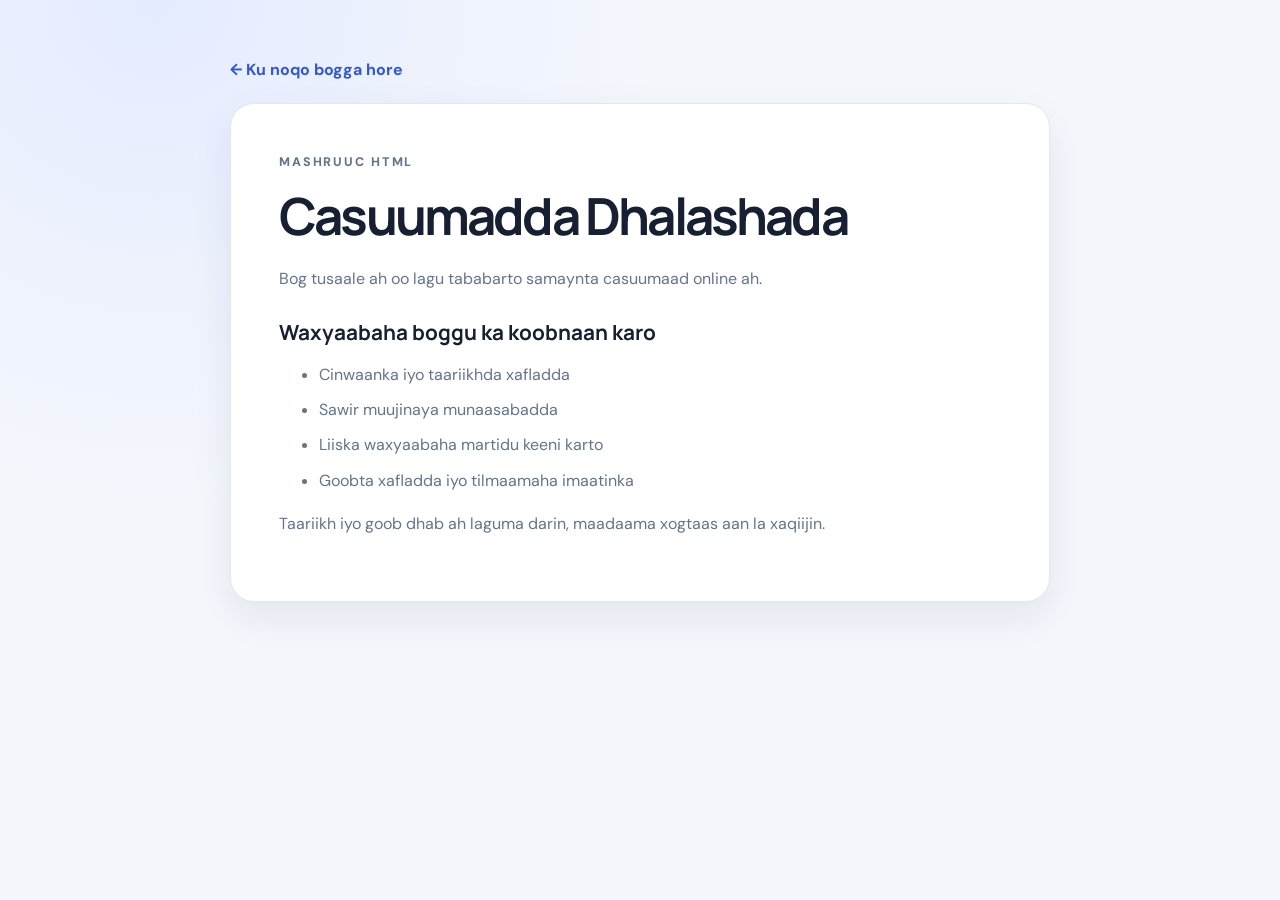
==== birthday-invite.html @ 2c8bf80a "Add birthday-invite page" ====
<!doctype html>
<html lang="so"><head><meta charset="UTF-8"><meta name="viewport" content="width=device-width,initial-scale=1"><title>Casuumadda Dhalashada</title><link rel="stylesheet" href="./style.css" /><style>
.page { width:min(100%,820px); margin:0 auto; }
.back { display:inline-block; margin-bottom:20px; color:var(--accent); font-weight:700; text-decoration:none; }
.panel { padding:clamp(24px,5vw,48px); border:1px solid var(--border); border-radius:24px; background:var(--surface); box-shadow:var(--shadow); }
.panel h1 { font-size:clamp(2rem,6vw,3.2rem); margin:0 0 18px; }
.panel h2 { margin:28px 0 10px; font-size:1.3rem; }
.panel p,.panel li { color:var(--muted); }
.panel li { margin:8px 0; }
</style></head>
<body><main class="page"><a class="back" href="./index.html">← Ku noqo bogga hore</a><article class="panel"><p class="eyebrow">Mashruuc HTML</p><h1>Casuumadda Dhalashada</h1><p>Bog tusaale ah oo lagu tababarto samaynta casuumaad online ah.</p><h2>Waxyaabaha boggu ka koobnaan karo</h2><ul><li>Cinwaanka iyo taariikhda xafladda</li><li>Sawir muujinaya munaasabadda</li><li>Liiska waxyaabaha martidu keeni karto</li><li>Goobta xafladda iyo tilmaamaha imaatinka</li></ul><p>Taariikh iyo goob dhab ah laguma darin, maadaama xogtaas aan la xaqiijin.</p></article></main></body></html>
---- style.css ----
@import url("https://fonts.googleapis.com/css2?family=DM+Sans:wght@400;500;600;700&family=Manrope:wght@600;700;800&display=swap");

:root {
  --bg: #f4f7fc;
  --surface: #fff;
  --ink: #172033;
  --muted: #64748b;
  --accent: #3157d5;
  --border: #e2e8f0;
  --shadow: 0 16px 40px rgba(24, 39, 75, .08);
}
* { box-sizing: border-box; }
html { scroll-behavior: smooth; }
body {
  min-height: 100vh;
  margin: 0;
  padding: 56px 20px;
  color: var(--ink);
  background: radial-gradient(circle at 12% 0%, #e5ecff 0, transparent 32rem), var(--bg);
  font-family: "DM Sans", sans-serif;
  line-height: 1.7;
}
main { width: min(100%, 920px); margin: 0 auto; }
.hero {
  padding: clamp(32px, 7vw, 72px) 24px;
  border: 1px solid var(--border);
  border-radius: 28px;
  background: var(--surface);
  box-shadow: var(--shadow);
  text-align: center;
}
.eyebrow {
  margin: 0 0 12px;
  color: var(--accent);
  font-size: .78rem;
  font-weight: 800;
  letter-spacing: .15em;
  text-transform: uppercase;
}
h1, h2, h3 { font-family: "Manrope", sans-serif; line-height: 1.2; }
h1 { margin: 0; font-size: clamp(2.2rem, 7vw, 4.2rem); letter-spacing: -.055em; }
.hero .intro {
  max-width: 660px;
  margin: 18px auto 0;
  color: var(--muted);
  font-size: clamp(1rem, 2.5vw, 1.2rem);
}
.actions { display: flex; flex-wrap: wrap; justify-content: center; gap: 12px; margin-top: 28px; }
.button {
  display: inline-flex;
  align-items: center;
  justify-content: center;
  min-height: 46px;
  padding: 10px 18px;
  border: 1px solid var(--accent);
  border-radius: 12px;
  background: var(--accent);
  color: #fff;
  font-weight: 700;
  text-decoration: none;
}
.button.secondary { background: #fff; color: var(--accent); }
.button:hover { filter: brightness(.96); text-decoration: none; }
.section-title { margin: 42px 0 18px; font-size: 1.55rem; }
.projects { display: grid; grid-template-columns: repeat(2, minmax(0, 1fr)); gap: 20px; }
.project {
  padding: 26px;
  border: 1px solid var(--border);
  border-radius: 22px;
  background: var(--surface);
  box-shadow: var(--shadow);
}
.project-icon {
  display: grid;
  width: 54px;
  height: 54px;
  place-items: center;
  border-radius: 16px;
  background: #edf2ff;
  font-size: 1.65rem;
}
.project h3 { margin: 18px 0 8px; font-size: 1.15rem; }
.project p { margin: 0; color: var(--muted); }
.tag {
  display: inline-block;
  margin-top: 18px;
  padding: 5px 10px;
  border-radius: 999px;
  background: #eef2f7;
  color: #475569;
  font-size: .78rem;
  font-weight: 700;
}
.about {
  margin-top: 22px;
  padding: 26px;
  border: 1px solid var(--border);
  border-radius: 22px;
  background: rgba(255,255,255,.82);
}
.about h2 { margin: 0 0 10px; font-size: 1.25rem; }
.about p { margin: 0; color: var(--muted); }
footer { margin-top: 28px; color: var(--muted); font-size: .9rem; text-align: center; }
a:focus-visible { outline: 3px solid #91aaff; outline-offset: 3px; }
@media (max-width: 640px) {
  body { padding: 28px 14px 42px; }
  .projects { grid-template-columns: 1fr; }
  .project { padding: 22px; }
}
@media (prefers-reduced-motion: reduce) {
  html { scroll-behavior: auto; }
}

.project-open {
  display: inline-flex;
  gap: 8px;
  margin-top: 18px;
  color: var(--accent);
  font-weight: 700;
}
.project-open:hover { text-decoration: underline; text-underline-offset: 4px; }
.about-links {
  display: flex;
  flex-wrap: wrap;
  justify-content: center;
  gap: 22px;
  margin-top: 24px;
  padding: 20px;
  border: 1px solid var(--border);
  border-radius: 18px;
  background: rgba(255,255,255,.8);
}
.about-links a { color: var(--accent); font-weight: 700; text-decoration: none; }
.about-links a:hover { text-decoration: underline; text-underline-offset: 4px; }
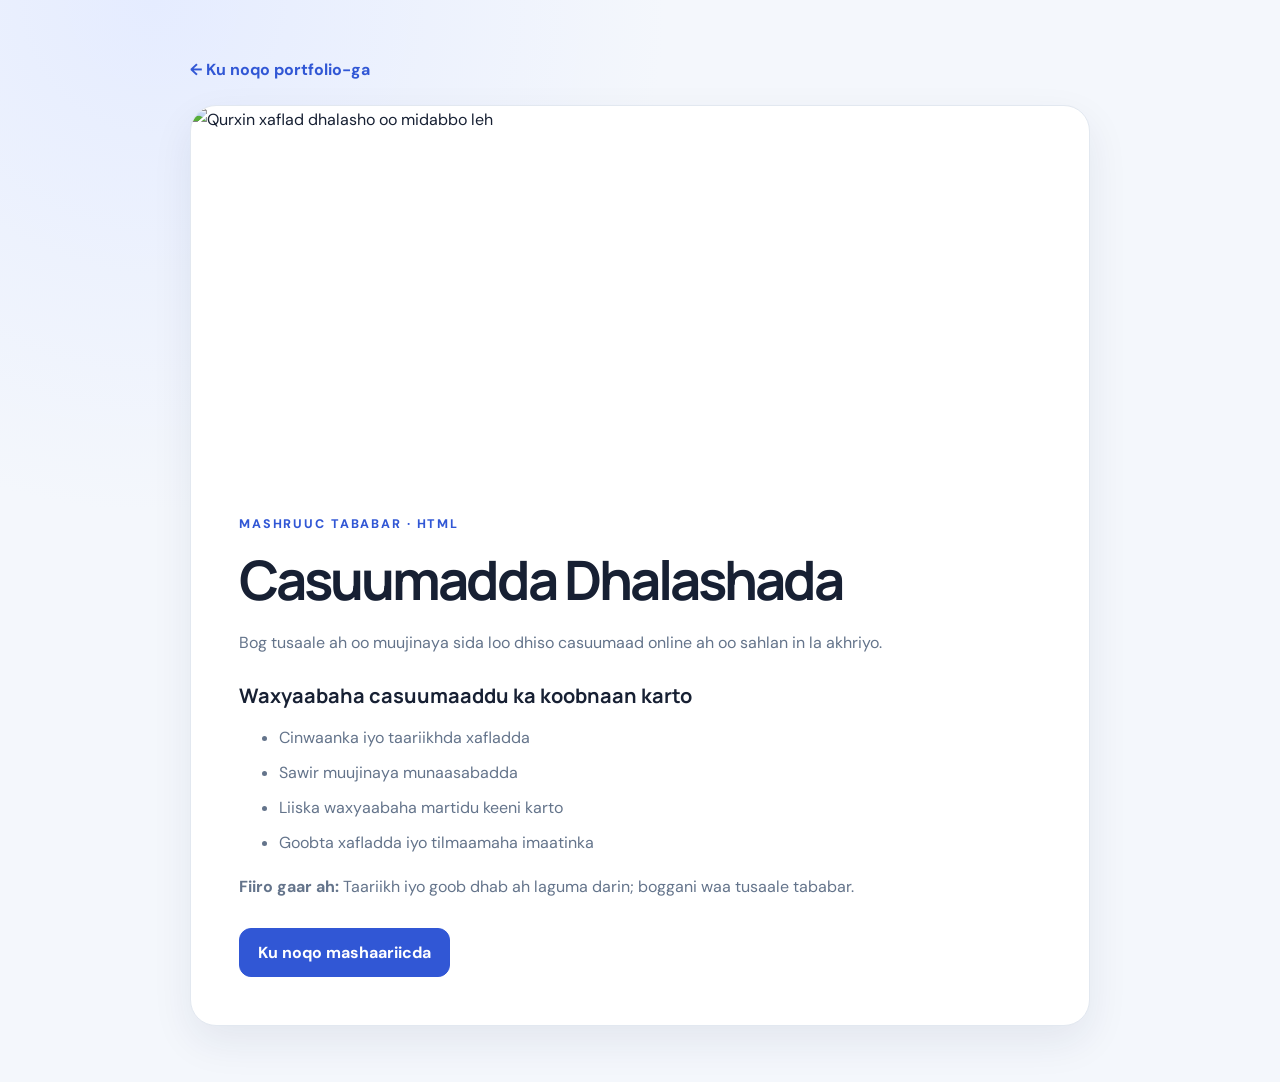
==== commit fe0a5506: "Improve birthday-invite.html portfolio presentation" ====
--- a/birthday-invite.html
+++ b/birthday-invite.html
@@ -1,11 +1,33 @@
 <!doctype html>
-<html lang="so"><head><meta charset="UTF-8"><meta name="viewport" content="width=device-width,initial-scale=1"><title>Casuumadda Dhalashada</title><link rel="stylesheet" href="./style.css" /><style>
-.page { width:min(100%,820px); margin:0 auto; }
-.back { display:inline-block; margin-bottom:20px; color:var(--accent); font-weight:700; text-decoration:none; }
-.panel { padding:clamp(24px,5vw,48px); border:1px solid var(--border); border-radius:24px; background:var(--surface); box-shadow:var(--shadow); }
-.panel h1 { font-size:clamp(2rem,6vw,3.2rem); margin:0 0 18px; }
-.panel h2 { margin:28px 0 10px; font-size:1.3rem; }
-.panel p,.panel li { color:var(--muted); }
-.panel li { margin:8px 0; }
+<html lang="so">
+<head>
+<meta charset="UTF-8" />
+<meta name="viewport" content="width=device-width, initial-scale=1.0" />
+<meta name="theme-color" content="#f4f7fc" />
+<link rel="stylesheet" href="./style.css" />
+<title>Casuumadda Dhalashada</title><style>
+.page-shell{width:min(100%,900px);margin:0 auto}
+.back-link{display:inline-flex;margin:0 0 22px;color:var(--accent);font-weight:700;text-decoration:none}
+.detail-card{overflow:hidden;border:1px solid var(--border);border-radius:26px;background:var(--surface);box-shadow:var(--shadow)}
+.detail-image{display:block;width:100%;height:clamp(210px,36vw,360px);object-fit:cover}
+.detail-content{padding:clamp(24px,5vw,48px)}
+.detail-content h1{font-size:clamp(2rem,6vw,3.4rem);margin:0 0 16px}
+.detail-content h2{font-size:1.25rem;margin:28px 0 10px}
+.detail-content p,.detail-content li{color:var(--muted)}
+.detail-content li{margin:8px 0}
+.detail-content .eyebrow{color:var(--accent)}
+.detail-content .button{margin-top:12px}
 </style></head>
-<body><main class="page"><a class="back" href="./index.html">← Ku noqo bogga hore</a><article class="panel"><p class="eyebrow">Mashruuc HTML</p><h1>Casuumadda Dhalashada</h1><p>Bog tusaale ah oo lagu tababarto samaynta casuumaad online ah.</p><h2>Waxyaabaha boggu ka koobnaan karo</h2><ul><li>Cinwaanka iyo taariikhda xafladda</li><li>Sawir muujinaya munaasabadda</li><li>Liiska waxyaabaha martidu keeni karto</li><li>Goobta xafladda iyo tilmaamaha imaatinka</li></ul><p>Taariikh iyo goob dhab ah laguma darin, maadaama xogtaas aan la xaqiijin.</p></article></main></body></html>+<body><main class="page-shell">
+<a class="back-link" href="./index.html">← Ku noqo portfolio-ga</a>
+<article class="detail-card">
+<img class="detail-image" src="https://images.unsplash.com/photo-1530103862676-de8c9deBAD1?auto=format&fit=crop&w=1400&q=90" alt="Qurxin xaflad dhalasho oo midabbo leh" />
+<div class="detail-content">
+<p class="eyebrow">Mashruuc tababar · HTML</p>
+<h1>Casuumadda Dhalashada</h1>
+<p>Bog tusaale ah oo muujinaya sida loo dhiso casuumaad online ah oo sahlan in la akhriyo.</p>
+<h2>Waxyaabaha casuumaaddu ka koobnaan karto</h2>
+<ul><li>Cinwaanka iyo taariikhda xafladda</li><li>Sawir muujinaya munaasabadda</li><li>Liiska waxyaabaha martidu keeni karto</li><li>Goobta xafladda iyo tilmaamaha imaatinka</li></ul>
+<p><strong>Fiiro gaar ah:</strong> Taariikh iyo goob dhab ah laguma darin; boggani waa tusaale tababar.</p>
+<a class="button" href="./index.html#projects">Ku noqo mashaariicda</a>
+</div></article></main></body></html>
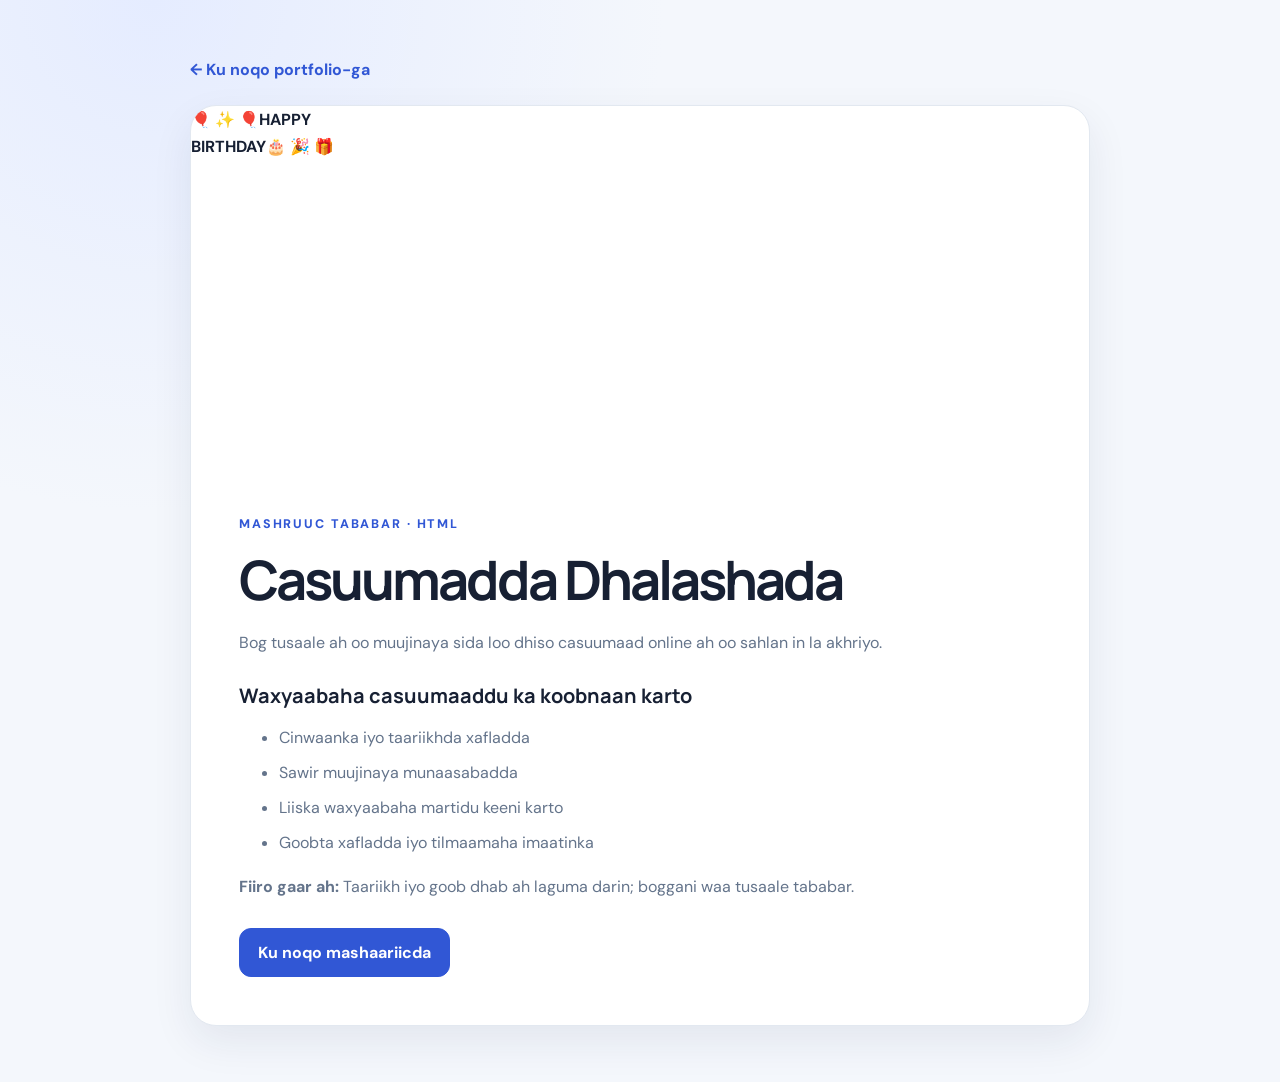
==== commit d1053d62: "Replace broken birthday photo with local CSS artwork" ====
--- a/birthday-invite.html
+++ b/birthday-invite.html
@@ -21,7 +21,7 @@
 <body><main class="page-shell">
 <a class="back-link" href="./index.html">← Ku noqo portfolio-ga</a>
 <article class="detail-card">
-<img class="detail-image" src="https://images.unsplash.com/photo-1530103862676-de8c9deBAD1?auto=format&fit=crop&w=1400&q=90" alt="Qurxin xaflad dhalasho oo midabbo leh" />
+<div class="detail-image birthday-hero-art" role="img" aria-label="Qurxin xaflad dhalasho"><span aria-hidden="true">🎈 ✨ 🎈</span><strong>HAPPY<br/>BIRTHDAY</strong><span aria-hidden="true">🎂 🎉 🎁</span></div>
 <div class="detail-content">
 <p class="eyebrow">Mashruuc tababar · HTML</p>
 <h1>Casuumadda Dhalashada</h1>
--- a/style.css
+++ b/style.css
@@ -132,3 +132,12 @@
 }
 .about-links a { color: var(--accent); font-weight: 700; text-decoration: none; }
 .about-links a:hover { text-decoration: underline; text-underline-offset: 4px; }
+
+.project-image{display:block;width:100%;height:180px;object-fit:cover;border-radius:16px;margin-bottom:18px}
+.project{transition:transform .2s ease,box-shadow .2s ease}
+.project:hover{transform:translateY(-4px);box-shadow:0 22px 48px rgba(24,39,75,.12)}
+.project-open{text-decoration:none}
+.project-open:hover{text-decoration:underline;text-underline-offset:4px}
+.detail-card{transition:box-shadow .2s ease}
+@media(max-width:640px){.project-image{height:165px}}
+@media(prefers-reduced-motion:reduce){.project{transition:none}.project:hover{transform:none}}
